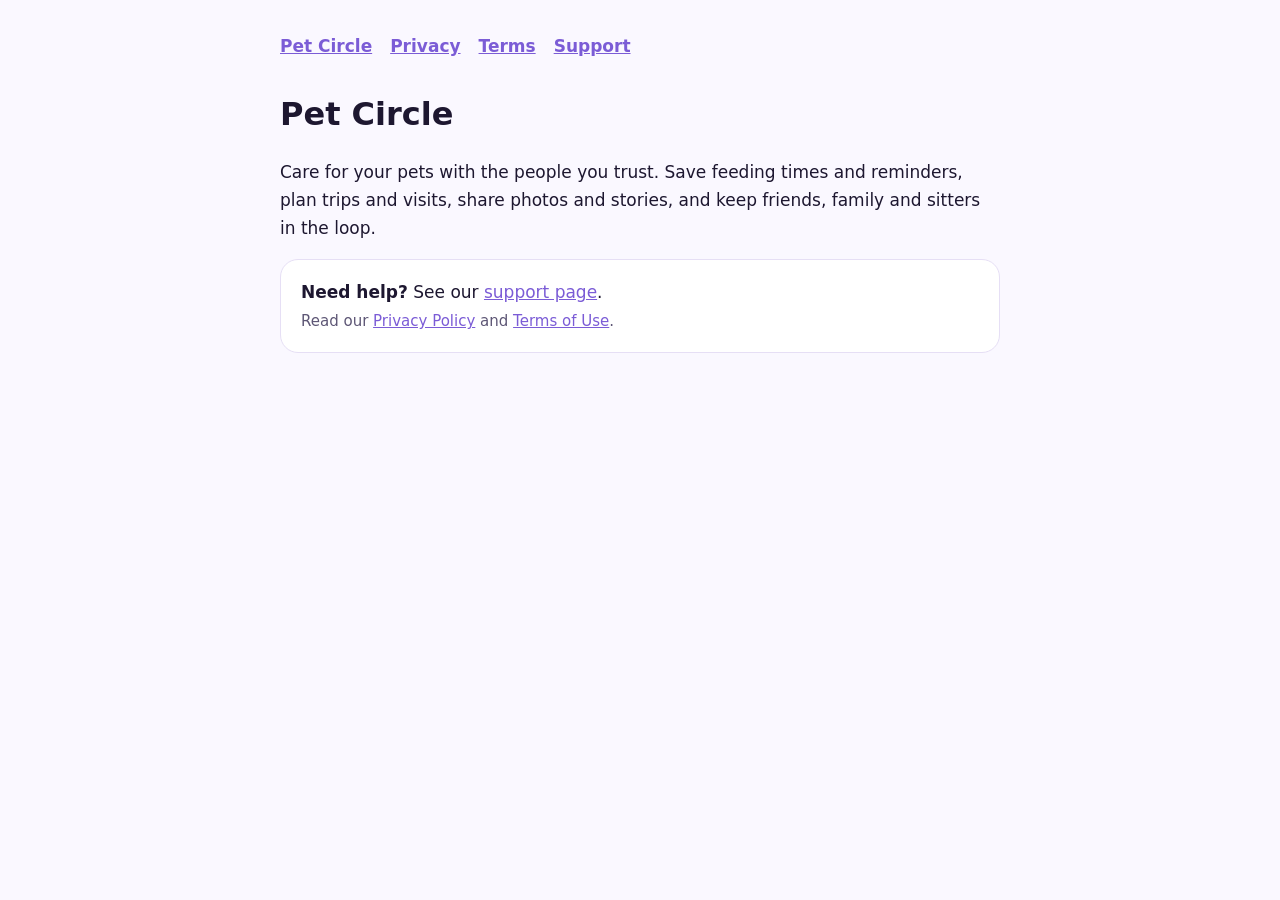
==== index.html @ 0113f094 "Add files via upload" ====
<!doctype html><html lang="en"><head><meta charset="utf-8"><meta name="viewport" content="width=device-width,initial-scale=1"><title>Pet Circle – Pet Circle</title><style>
:root{--bg:#faf8ff;--ink:#1d1730;--mut:#5d5675;--acc:#7b5cd6;--card:#fff;--line:#e6dff5}
@media(prefers-color-scheme:dark){:root{--bg:#17121f;--ink:#f6f3fc;--mut:#b9b0cc;--acc:#b9a2f5;--card:#231b33;--line:#2e2442}}
body{margin:0;background:var(--bg);color:var(--ink);font:17px/1.65 -apple-system,system-ui,Segoe UI,sans-serif}
main{max-width:720px;margin:0 auto;padding:32px 20px 80px}
h1{font-size:32px;margin:0 0 6px}h2{font-size:21px;margin:34px 0 8px}
p,li{color:var(--ink)}.mut{color:var(--mut);font-size:15px}
a{color:var(--acc)}nav{display:flex;gap:18px;flex-wrap:wrap;margin-bottom:28px;font-weight:700}
.card{background:var(--card);border:1px solid var(--line);border-radius:18px;padding:18px 20px;margin:14px 0}
</style></head><body><main>
<nav><a href="index.html">Pet Circle</a><a href="privacy.html">Privacy</a><a href="terms.html">Terms</a><a href="support.html">Support</a></nav>
<h1>Pet Circle</h1>
<p>Care for your pets with the people you trust. Save feeding times and reminders, plan trips and visits, share photos and stories, and keep friends, family and sitters in the loop.</p>
<div class="card"><b>Need help?</b> See our <a href="support.html">support page</a>.<br><span class="mut">Read our <a href="privacy.html">Privacy Policy</a> and <a href="terms.html">Terms of Use</a>.</span></div></main></body></html>
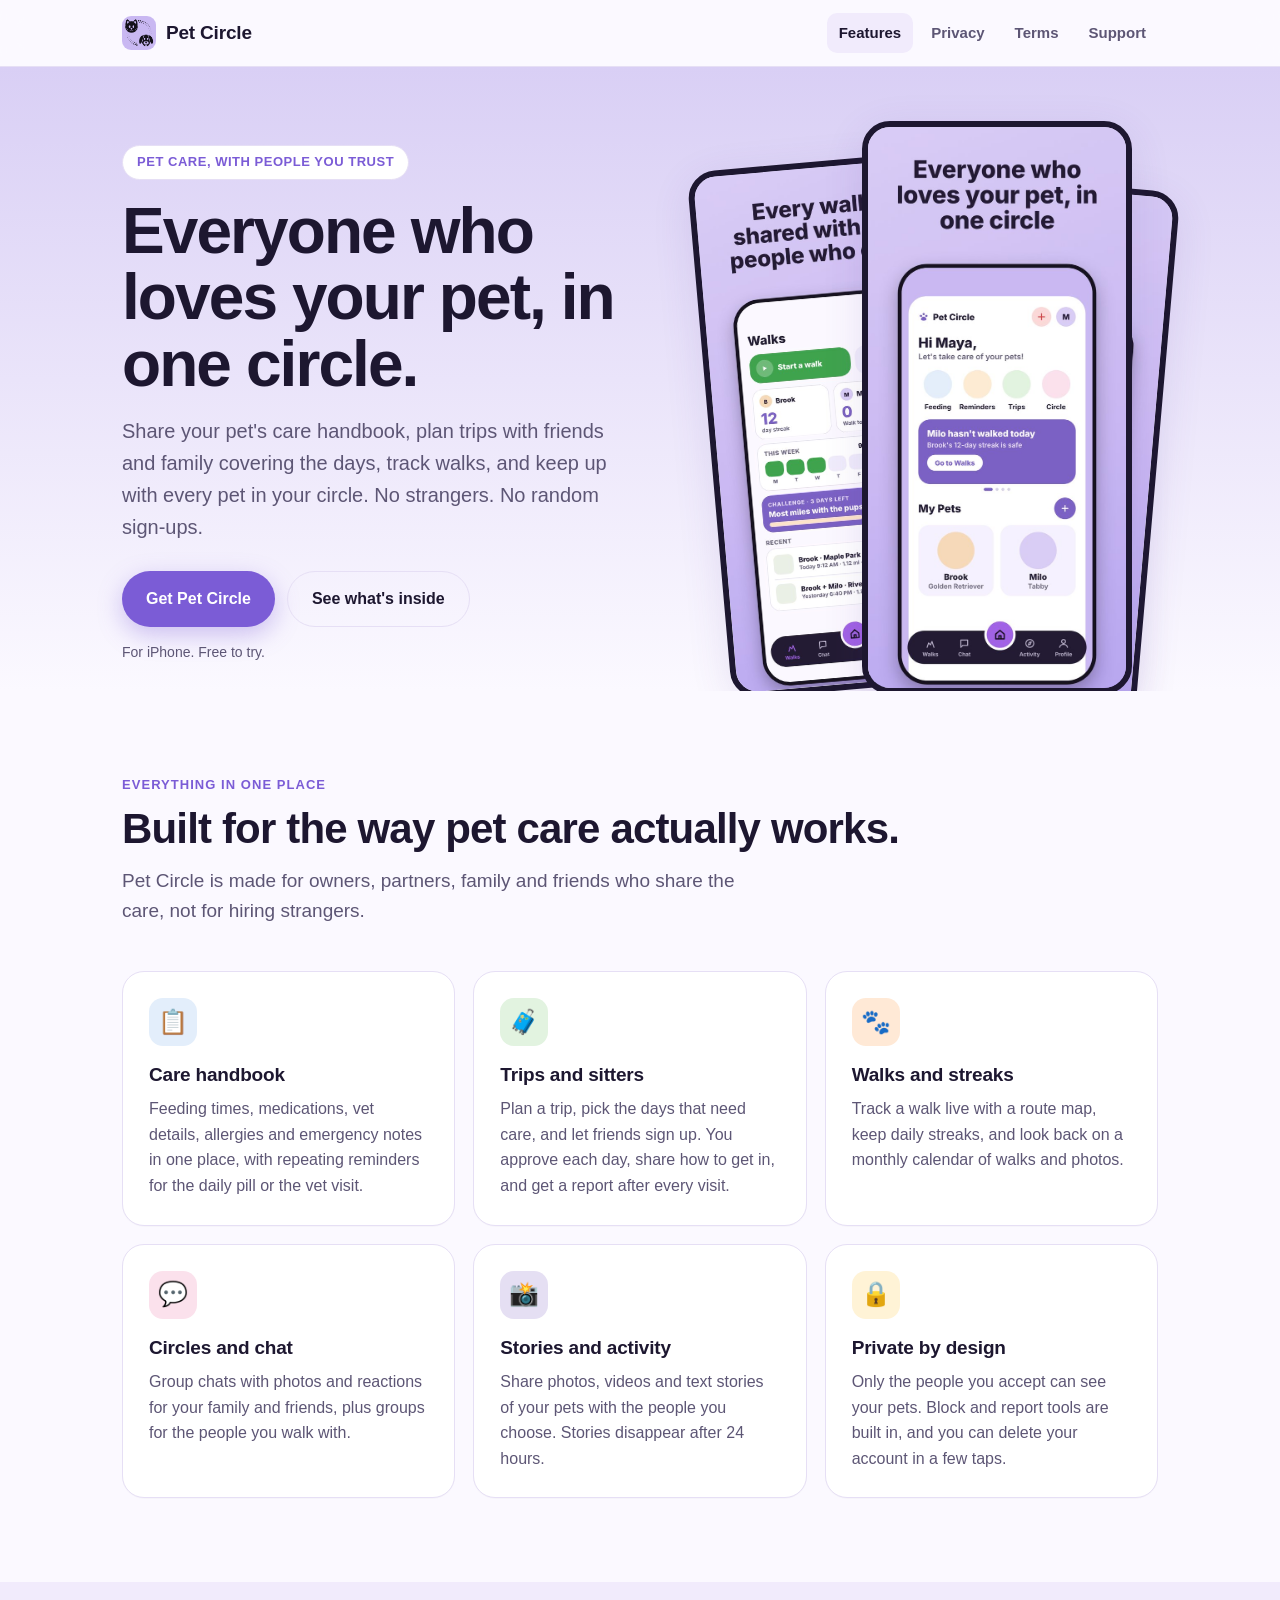
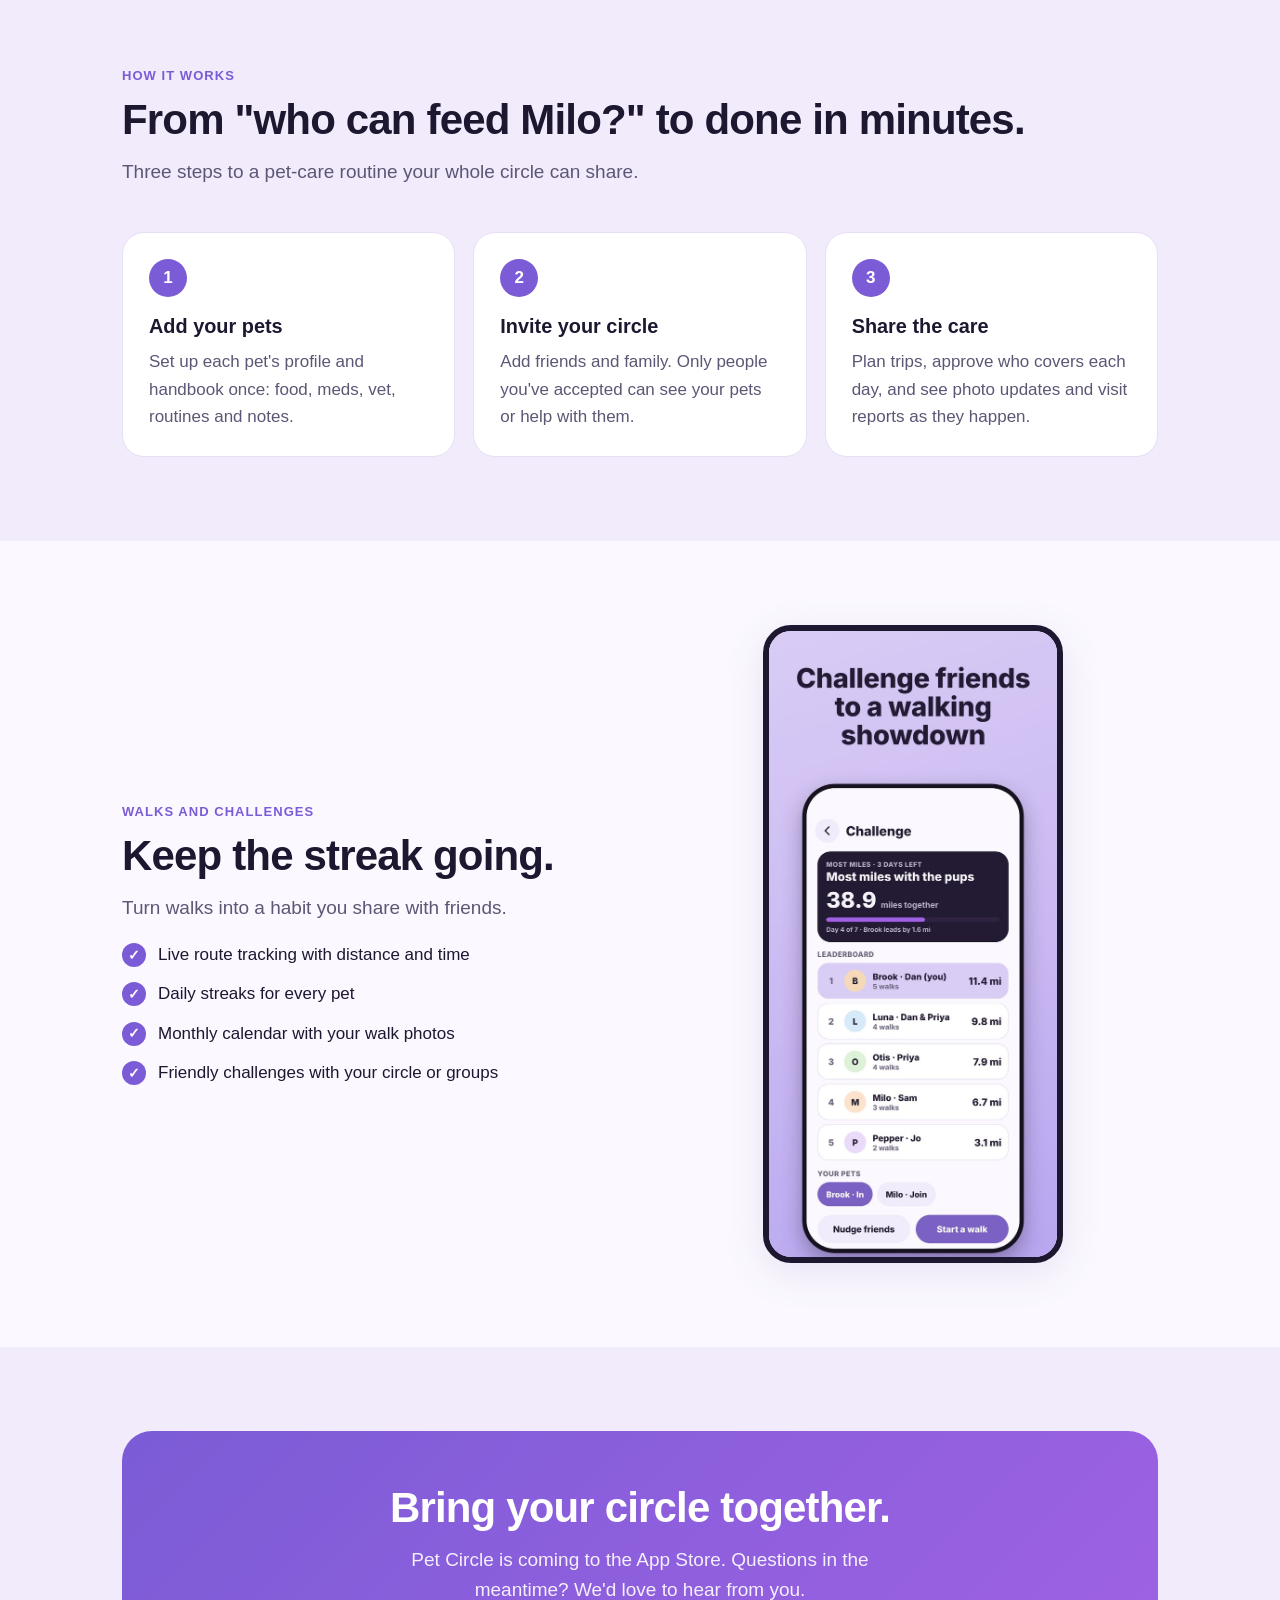
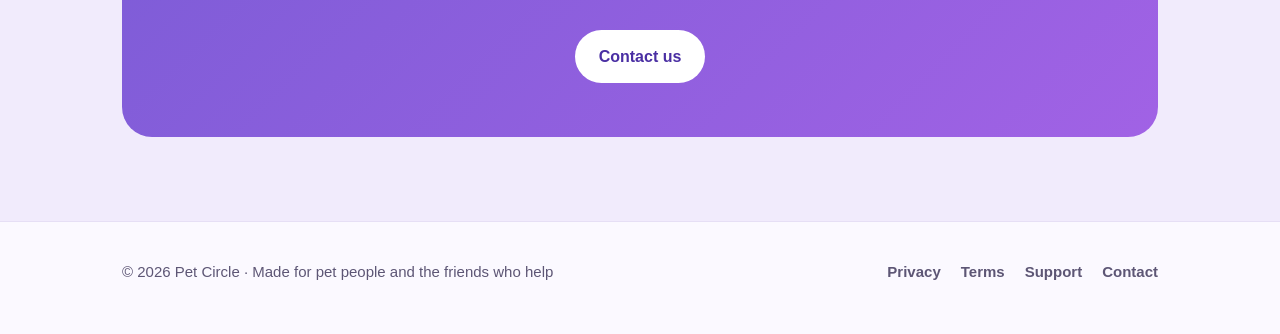
==== commit dd92ee1c: "Redesign site; move files to repo root Co-Authored-By: Claude Sonnet 5.5 <noreply@anthropic.com> Cla" ====
--- a/index.html
+++ b/index.html
@@ -1,14 +1,52 @@
-<!doctype html><html lang="en"><head><meta charset="utf-8"><meta name="viewport" content="width=device-width,initial-scale=1"><title>Pet Circle – Pet Circle</title><style>
-:root{--bg:#faf8ff;--ink:#1d1730;--mut:#5d5675;--acc:#7b5cd6;--card:#fff;--line:#e6dff5}
-@media(prefers-color-scheme:dark){:root{--bg:#17121f;--ink:#f6f3fc;--mut:#b9b0cc;--acc:#b9a2f5;--card:#231b33;--line:#2e2442}}
-body{margin:0;background:var(--bg);color:var(--ink);font:17px/1.65 -apple-system,system-ui,Segoe UI,sans-serif}
-main{max-width:720px;margin:0 auto;padding:32px 20px 80px}
-h1{font-size:32px;margin:0 0 6px}h2{font-size:21px;margin:34px 0 8px}
-p,li{color:var(--ink)}.mut{color:var(--mut);font-size:15px}
-a{color:var(--acc)}nav{display:flex;gap:18px;flex-wrap:wrap;margin-bottom:28px;font-weight:700}
-.card{background:var(--card);border:1px solid var(--line);border-radius:18px;padding:18px 20px;margin:14px 0}
-</style></head><body><main>
-<nav><a href="index.html">Pet Circle</a><a href="privacy.html">Privacy</a><a href="terms.html">Terms</a><a href="support.html">Support</a></nav>
-<h1>Pet Circle</h1>
-<p>Care for your pets with the people you trust. Save feeding times and reminders, plan trips and visits, share photos and stories, and keep friends, family and sitters in the loop.</p>
-<div class="card"><b>Need help?</b> See our <a href="support.html">support page</a>.<br><span class="mut">Read our <a href="privacy.html">Privacy Policy</a> and <a href="terms.html">Terms of Use</a>.</span></div></main></body></html>+<!doctype html>
+<html lang="en"><head><meta charset="utf-8"><meta name="viewport" content="width=device-width,initial-scale=1">
+<title>Pet Circle: everyone who loves your pet, in one circle</title><meta name="description" content="A friends-and-family app for pet care: handbooks, trips, sitters, walks, stories and chat. Private by design.">
+<meta name="theme-color" content="#7B5CD6"><link rel="icon" href="assets/favicon.png">
+<meta property="og:title" content="Pet Circle: everyone who loves your pet, in one circle"><meta property="og:description" content="A friends-and-family app for pet care: handbooks, trips, sitters, walks, stories and chat. Private by design."><meta property="og:image" content="assets/icon.png">
+<link rel="stylesheet" href="style.css"></head><body>
+<header class="top"><div class="wrap bar"><a class="brand" href="index.html"><img src="assets/icon.png" alt="">Pet Circle</a>
+<nav class="links"><a class="hide-s" href="index.html#features" aria-current="page">Features</a><a href="privacy.html">Privacy</a><a href="terms.html">Terms</a><a href="support.html">Support</a></nav></div></header>
+
+<main>
+<div class="hero"><div class="wrap">
+ <div><span class="eyebrow">Pet care, with people you trust</span>
+ <h1>Everyone who loves your pet, in one circle.</h1>
+ <p class="lead">Share your pet's care handbook, plan trips with friends and family covering the days, track walks, and keep up with every pet in your circle. No strangers. No random sign-ups.</p>
+ <div class="cta"><a class="btn" href="#get">Get Pet Circle</a><a class="btn ghost" href="#features">See what's inside</a></div>
+ <p class="note">For iPhone. Free to try.</p></div>
+ <div class="phones" aria-hidden="true"><img class="p1" src="assets/walks.jpg" alt=""><img class="p2" src="assets/home.jpg" alt=""><img class="p3" src="assets/activity.jpg" alt=""></div>
+</div></div>
+
+<section id="features"><div class="wrap">
+ <div class="kicker">Everything in one place</div><h2>Built for the way pet care actually works.</h2>
+ <p class="sub">Pet Circle is made for owners, partners, family and friends who share the care, not for hiring strangers.</p>
+ <div class="grid">
+  <div class="card"><div class="ico" style="background:#E3EEFB">📋</div><h3>Care handbook</h3><p>Feeding times, medications, vet details, allergies and emergency notes in one place, with repeating reminders for the daily pill or the vet visit.</p></div>
+  <div class="card"><div class="ico" style="background:#E2F3E0">🧳</div><h3>Trips and sitters</h3><p>Plan a trip, pick the days that need care, and let friends sign up. You approve each day, share how to get in, and get a report after every visit.</p></div>
+  <div class="card"><div class="ico" style="background:#FFE9D6">🐾</div><h3>Walks and streaks</h3><p>Track a walk live with a route map, keep daily streaks, and look back on a monthly calendar of walks and photos.</p></div>
+  <div class="card"><div class="ico" style="background:#FBE1EC">💬</div><h3>Circles and chat</h3><p>Group chats with photos and reactions for your family and friends, plus groups for the people you walk with.</p></div>
+  <div class="card"><div class="ico" style="background:#E5DFF3">📸</div><h3>Stories and activity</h3><p>Share photos, videos and text stories of your pets with the people you choose. Stories disappear after 24 hours.</p></div>
+  <div class="card"><div class="ico" style="background:#FFF3D6">🔒</div><h3>Private by design</h3><p>Only the people you accept can see your pets. Block and report tools are built in, and you can delete your account in a few taps.</p></div>
+ </div></div></section>
+
+<section class="alt"><div class="wrap">
+ <div class="kicker">How it works</div><h2>From "who can feed Milo?" to done in minutes.</h2><p class="sub">Three steps to a pet-care routine your whole circle can share.</p>
+ <div class="steps">
+  <div class="step"><h3>Add your pets</h3><p>Set up each pet's profile and handbook once: food, meds, vet, routines and notes.</p></div>
+  <div class="step"><h3>Invite your circle</h3><p>Add friends and family. Only people you've accepted can see your pets or help with them.</p></div>
+  <div class="step"><h3>Share the care</h3><p>Plan trips, approve who covers each day, and see photo updates and visit reports as they happen.</p></div>
+ </div></div></section>
+
+<section><div class="wrap"><div class="split">
+ <div><div class="kicker">Walks and challenges</div><h2>Keep the streak going.</h2>
+ <p class="sub" style="margin-bottom:0">Turn walks into a habit you share with friends.</p>
+ <ul class="list"><li>Live route tracking with distance and time</li><li>Daily streaks for every pet</li><li>Monthly calendar with your walk photos</li><li>Friendly challenges with your circle or groups</li></ul></div>
+ <img src="assets/challenges.jpg" alt="Pet Circle challenges screen" loading="lazy">
+</div></div></section>
+
+<section class="alt" id="get"><div class="wrap"><div class="banner">
+ <h2>Bring your circle together.</h2>
+ <p>Pet Circle is coming to the App Store. Questions in the meantime? We'd love to hear from you.</p>
+ <a class="btn" href="mailto:apppetcircle@gmail.com">Contact us</a></div></div></section>
+</main><footer><div class="wrap row"><div>© 2026 Pet Circle · Made for pet people and the friends who help</div>
+<nav><a href="privacy.html">Privacy</a><a href="terms.html">Terms</a><a href="support.html">Support</a><a href="mailto:apppetcircle@gmail.com">Contact</a></nav></div></footer></body></html>
--- a/style.css
+++ b/style.css
@@ -0,0 +1,66 @@
+:root{--bg:#FBF9FF;--bg2:#F1EBFC;--ink:#1D1730;--mut:#5D5675;--acc:#7B5CD6;--acc2:#A162E5;--card:#FFFFFF;--line:#E6DFF5;--lav:#D9CFF5;--shadow:0 10px 40px rgba(88,60,160,.12)}
+@media(prefers-color-scheme:dark){:root{--bg:#17121F;--bg2:#1E1730;--ink:#F6F3FC;--mut:#B9B0CC;--acc:#B9A2F5;--acc2:#A162E5;--card:#231B33;--line:#2E2442;--lav:#2E2442;--shadow:0 10px 40px rgba(0,0,0,.4)}}
+*{box-sizing:border-box}html{scroll-behavior:smooth}
+body{margin:0;background:var(--bg);color:var(--ink);font:17px/1.6 -apple-system,BlinkMacSystemFont,"Segoe UI",Roboto,Helvetica,Arial,sans-serif;-webkit-font-smoothing:antialiased}
+a{color:var(--acc)}img{max-width:100%;display:block}
+.wrap{max-width:1080px;margin:0 auto;padding:0 22px}
+header.top{position:sticky;top:0;z-index:20;background:color-mix(in srgb,var(--bg) 85%,transparent);backdrop-filter:saturate(180%) blur(14px);-webkit-backdrop-filter:saturate(180%) blur(14px);border-bottom:1px solid var(--line)}
+.bar{display:flex;align-items:center;justify-content:space-between;height:66px}
+.brand{display:flex;align-items:center;gap:10px;font-weight:800;font-size:19px;color:var(--ink);text-decoration:none;letter-spacing:-.01em}
+.brand img{width:34px;height:34px;border-radius:9px}
+nav.links{display:flex;gap:6px;align-items:center}
+nav.links a{color:var(--mut);text-decoration:none;font-weight:600;font-size:15px;padding:8px 12px;border-radius:10px}
+nav.links a:hover,nav.links a[aria-current]{color:var(--ink);background:var(--bg2)}
+.btn{display:inline-flex;align-items:center;gap:8px;background:var(--acc);color:#fff!important;text-decoration:none;font-weight:700;padding:14px 24px;border-radius:999px;box-shadow:0 8px 24px rgba(123,92,214,.35);border:0;font-size:16px}
+@media(prefers-color-scheme:dark){.btn{color:#17121F!important}}
+.btn.ghost{background:transparent;color:var(--ink)!important;box-shadow:none;border:1.5px solid var(--line)}
+.hero{background:linear-gradient(180deg,var(--lav) 0%,var(--bg) 100%);overflow:hidden}
+.hero .wrap{display:grid;grid-template-columns:1.05fr .95fr;gap:30px;align-items:center;padding-top:64px}
+.eyebrow{display:inline-block;background:var(--card);border:1px solid var(--line);color:var(--acc);font-weight:700;font-size:13px;letter-spacing:.04em;text-transform:uppercase;padding:6px 14px;border-radius:999px}
+h1{font-size:clamp(38px,6vw,64px);line-height:1.04;letter-spacing:-.03em;margin:18px 0 18px;font-weight:800}
+.lead{font-size:20px;color:var(--mut);max-width:520px;margin:0 0 28px}
+.cta{display:flex;gap:12px;flex-wrap:wrap}
+.note{color:var(--mut);font-size:14px;margin-top:14px}
+.phones{position:relative;height:560px}
+.phones img{position:absolute;border-radius:28px;box-shadow:var(--shadow);border:6px solid #1D1730;background:#1D1730;width:250px}
+.phones .p1{left:6%;top:30px;transform:rotate(-5deg)}
+.phones .p2{left:38%;top:-10px;z-index:2;width:270px}
+.phones .p3{right:0;top:50px;transform:rotate(5deg)}
+section{padding:84px 0}
+section.alt{background:var(--bg2)}
+.kicker{color:var(--acc);font-weight:800;font-size:13px;letter-spacing:.08em;text-transform:uppercase}
+h2{font-size:clamp(28px,4vw,42px);line-height:1.1;letter-spacing:-.02em;margin:10px 0 14px}
+.sub{color:var(--mut);font-size:19px;max-width:640px;margin:0 0 44px}
+.grid{display:grid;grid-template-columns:repeat(3,1fr);gap:18px}
+.card{background:var(--card);border:1px solid var(--line);border-radius:22px;padding:26px;box-shadow:0 1px 0 rgba(0,0,0,.02)}
+.card h3{margin:14px 0 6px;font-size:19px;letter-spacing:-.01em}
+.card p{margin:0;color:var(--mut);font-size:16px}
+.ico{width:48px;height:48px;border-radius:14px;display:grid;place-items:center;font-size:24px}
+.steps{display:grid;grid-template-columns:repeat(3,1fr);gap:18px;counter-reset:s}
+.step{position:relative;padding:26px;border-radius:22px;background:var(--card);border:1px solid var(--line)}
+.step:before{counter-increment:s;content:counter(s);display:grid;place-items:center;width:38px;height:38px;border-radius:50%;background:var(--acc);color:#fff;font-weight:800;margin-bottom:14px}
+@media(prefers-color-scheme:dark){.step:before{color:#17121F}}
+.step h3{margin:0 0 6px}.step p{margin:0;color:var(--mut)}
+.split{display:grid;grid-template-columns:1fr 1fr;gap:56px;align-items:center}
+.split img{border-radius:28px;box-shadow:var(--shadow);width:300px;margin:0 auto;border:6px solid #1D1730}
+.list{list-style:none;padding:0;margin:18px 0 0;display:grid;gap:12px}
+.list li{display:flex;gap:12px;color:var(--ink)}.list li:before{content:"✓";color:#fff;background:var(--acc);width:24px;height:24px;border-radius:50%;display:grid;place-items:center;font-size:14px;font-weight:800;flex:none;margin-top:2px}
+@media(prefers-color-scheme:dark){.list li:before{color:#17121F}}
+.banner{background:linear-gradient(135deg,#7B5CD6,#A162E5);color:#fff;border-radius:30px;padding:54px 40px;text-align:center}
+.banner h2{margin-top:0;color:#fff}.banner p{color:rgba(255,255,255,.9);max-width:520px;margin:0 auto 24px;font-size:19px}
+.banner .btn{background:#fff;color:#4A2FA3!important;box-shadow:none}
+footer{border-top:1px solid var(--line);padding:38px 0 50px;color:var(--mut);font-size:15px}
+footer .row{display:flex;justify-content:space-between;gap:20px;flex-wrap:wrap;align-items:center}
+footer nav{display:flex;gap:20px;flex-wrap:wrap}footer a{color:var(--mut);text-decoration:none;font-weight:600}footer a:hover{color:var(--acc)}
+/* document pages */
+.doc{max-width:760px;margin:0 auto;padding:54px 22px 90px}
+.doc h1{font-size:clamp(34px,5vw,46px);margin:0 0 8px}
+.doc .meta{color:var(--mut);font-size:15px;margin:0 0 28px}
+.doc h2{font-size:22px;margin:38px 0 8px;letter-spacing:-.01em}
+.doc p,.doc li{color:var(--ink)}.doc ul{padding-left:22px}.doc li{margin:6px 0}
+.doc .callout{background:var(--card);border:1px solid var(--line);border-left:4px solid var(--acc);border-radius:14px;padding:16px 20px;margin:20px 0}
+details{background:var(--card);border:1px solid var(--line);border-radius:16px;padding:4px 20px;margin:12px 0}
+summary{cursor:pointer;font-weight:700;padding:14px 0;list-style:none;display:flex;justify-content:space-between;gap:12px}
+summary::-webkit-details-marker{display:none}summary:after{content:"+";color:var(--acc);font-size:22px;line-height:1}details[open] summary:after{content:"–"}
+details p{margin:0 0 16px;color:var(--mut)}
+@media(max-width:860px){.hero .wrap,.split{grid-template-columns:1fr}.phones{height:470px}.phones img{width:200px}.phones .p2{width:216px;left:34%}.grid,.steps{grid-template-columns:1fr}section{padding:60px 0}nav.links a.hide-s{display:none}.split img{width:250px}}
